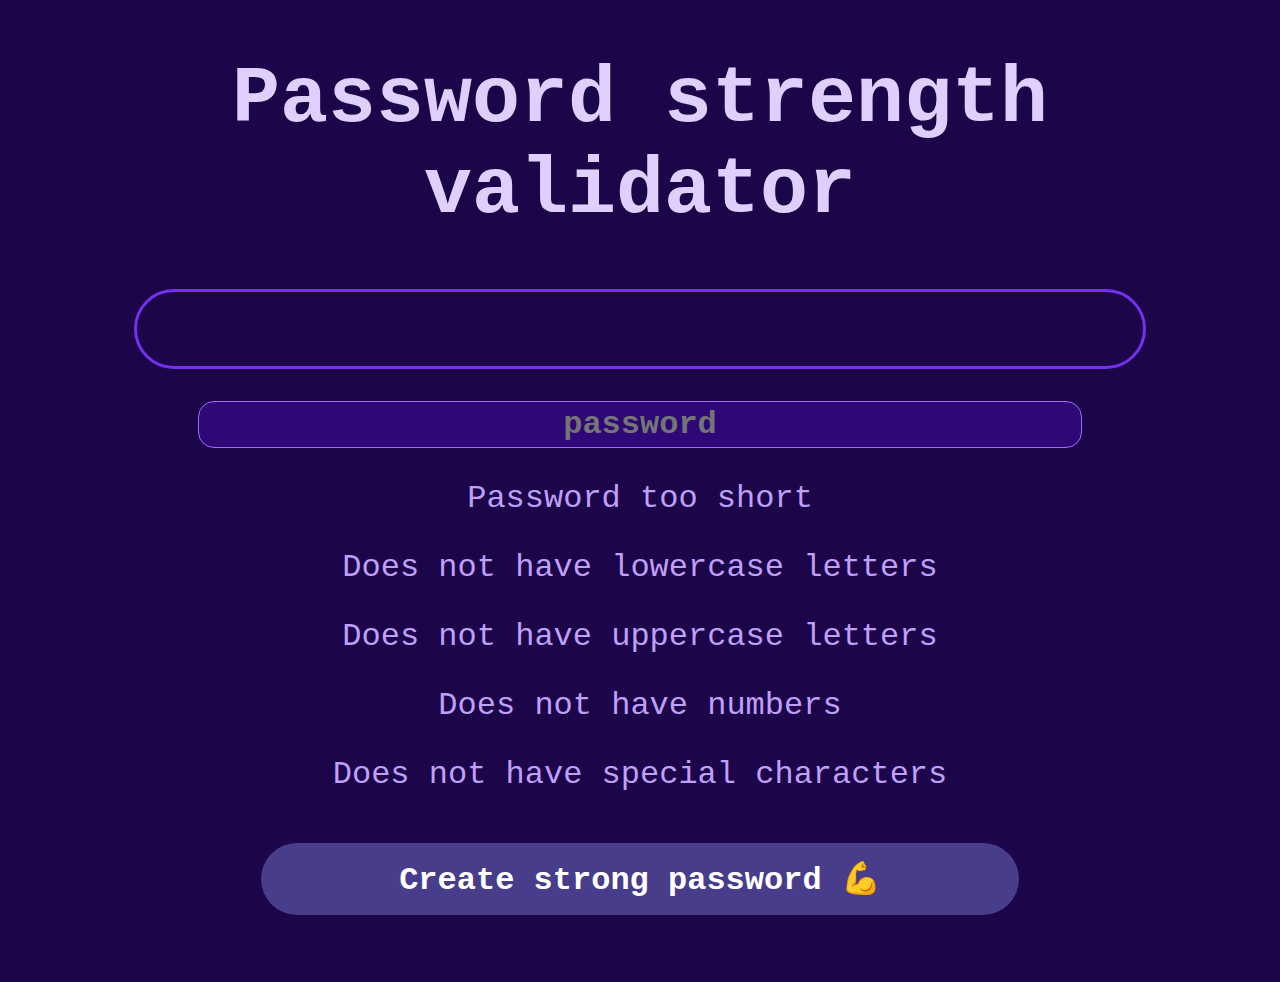
==== src/index.html @ 0df1ed7d "Fix typos" ====
<!DOCTYPE html>
<html lang="en">

<head>
    <meta charset="UTF-8">
    <meta http-equiv="X-UA-Compatible" content="IE=edge">
    <meta name="viewport" content="width=device-width, initial-scale=1.0">

    <link rel="stylesheet" href="./style.css">
    <script src="./script.js" defer></script>

    <title>Password strength validator</title>
</head>

<body>
    <h1>Password strength validator</h1>
    <div class="strength-meter" id="strength-meter"></div>
    <input class="password-input" id="password-input" placeholder="password" type="text" autofocus
        aria-label="password">
    <div id="reasons" class="reasons"></div>
    <br>
    <button class="button" onclick="generatePassword()">Create strong password 💪</button>
    <br>
    <label id="generated-password"></label>
</body>

</html>
---- src/style.css ----
* {
  font-family: 'Courier New', Courier, monospace
}

h1 {
  font-size: 5rem;
}

div, input {
  font-size: 2rem;
}

*::before, *::after, * {
  box-sizing: border-box;
}

body {
  background-color: hsl(261, 88%, 15%);
  color: hsl(261, 88%, 90%);
  text-align: center;
}

.strength-meter {
  position: relative;
  height: 5rem;
  width: 80%;
  border: 3px solid hsl(261, 88%, 57%);
  border-radius: 5rem;
  margin: 0 auto;
  overflow: hidden;
}

.strength-meter::before {
  content: '';
  position: absolute;
  left: 0;
  height: 100%;
  width: calc(1% * var(--strength, 0));
  background-color: hsl(261, 88%, 67%);
  transition: width 200ms;
}

.password-input {
  margin-top: 2rem;
  width: 70%;
  padding: .25rem .75rem;
  background-color: hsl(261, 88%, 25%);
  color: white;
  border: 1px solid hsl(261, 88%, 57%);
  outline: none;
  text-align: center;
  border-radius: 1rem;
  font-weight: bold;
}

.password-input:focus {
  border-color: hsl(261, 88%, 70%);
}

.reasons > * {
  margin-top: 2rem;
  color: hsl(261, 88%, 80%);
}

button {
    margin: 2rem;
    width: 60%;
    max-width: 800px;
    font-size: 2rem;
    background-color: darkslateblue;
    color: white;
    border: none;
    border-radius: 5rem;
    padding: 1rem;
    cursor: pointer;
    font-weight: bold;
}

label {
    color: chartreuse;
    margin: 2rem;
    font-size: 1.5rem;
    font-weight: bold;
}
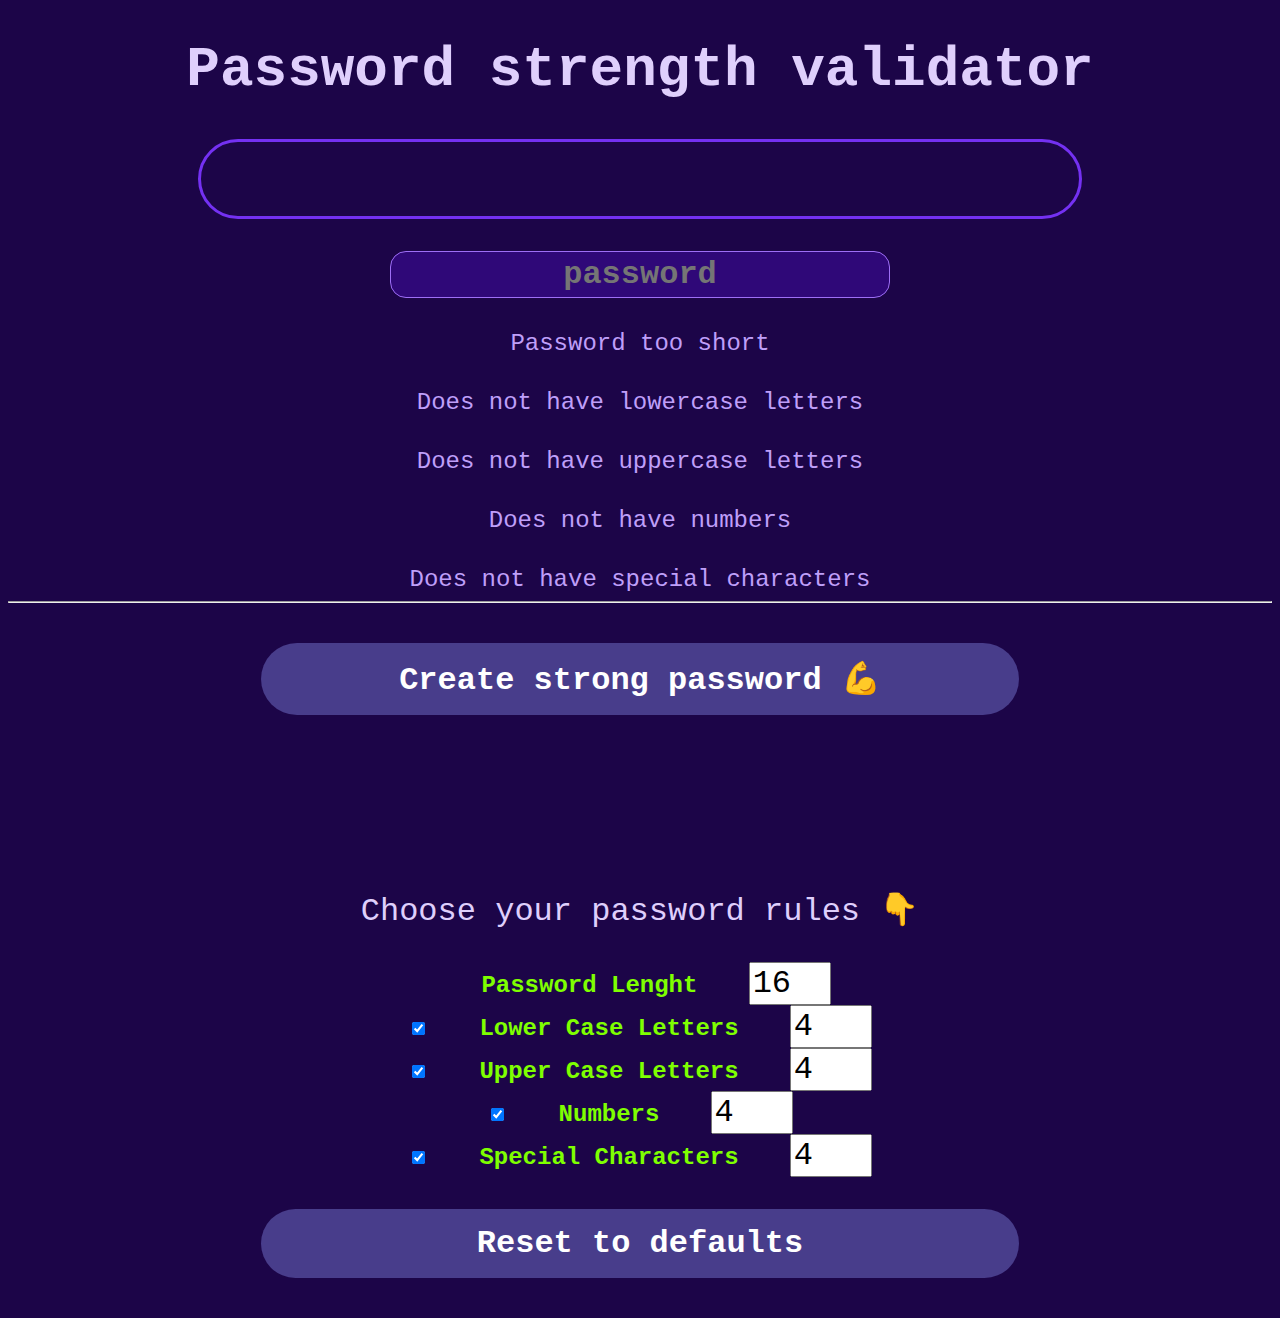
==== commit d5aee50a: "Rename Index.html to index.html" ====
--- a/src/index.html
+++ b/src/index.html
@@ -18,10 +18,56 @@
     <input class="password-input" id="password-input" placeholder="password" type="text" autofocus
         aria-label="password">
     <div id="reasons" class="reasons"></div>
-    <br>
-    <button class="button" onclick="generatePassword()">Create strong password 💪</button>
-    <br>
-    <label id="generated-password"></label>
+    <hr>
+    <div class="generate-password-container">
+        <div class="generate-password-button-container">
+            <button class="generate-password-button" onclick="generatePassword()">Create strong password 💪</button>
+            <br>
+            <label id="generated-password-label" class="generated-password-label"></label>
+            <br>
+            <label id="copy-message-label" class="copy-message-label"></label>
+        </div>
+        <br>
+        <div class="password-rules-container">
+            <p>Choose your password rules 👇</p>
+            <div>
+                <label for="password-lenght">Password Lenght</label>
+                <input type="number" class="number-selector" id="password-lenght" name="password-lenght" min="8"
+                    max="32" value="16">
+            </div>
+            <div class="checkboxes-container">
+                <div class="checkbox-container">
+                    <input type="checkbox" class="checkbox" id="lower-case-letters" name="lower-case-letters" checked
+                        onclick="handleCheck(this, 'lower-case-letters-quantity')">
+                    <label for="lower-case-letters">Lower Case Letters</label>
+                    <input type="number" class="number-selector" id="lower-case-letters-quantity"
+                        name="lower-case-letters-quantity" min="2" max="32" value="4">
+                </div>
+                <div class="checkbox-container">
+                    <input type="checkbox" class="checkbox" id="upper-case-letters" name="upper-case-letters" checked
+                        onclick="handleCheck(this, 'upper-case-letters-quantity')">
+                    <label for="upper-case-letters">Upper Case Letters</label>
+                    <input type="number" class="number-selector" id="upper-case-letters-quantity"
+                        name="upper-case-letters-quantity" min="2" max="32" value="4">
+                </div>
+                <div class="checkbox-container">
+                    <input type="checkbox" class="checkbox" id="numbers" name="numbers" checked
+                        onclick="handleCheck(this, 'numbers-quantity')">
+                    <label for="numbers">Numbers</label>
+                    <input type="number" class="number-selector" id="numbers-quantity" name="numbers-quantity" min="2"
+                        max="32" value="4">
+                </div>
+                <div class="checkbox-container">
+                    <input type="checkbox" class="checkbox" id="special-characters" name="special-characters" checked
+                        onclick="handleCheck(this, 'special-characters-quantity')">
+                    <label for="special-characters">Special Characters</label>
+                    <input type="number" class="number-selector" id="special-characters-quantity"
+                        name="special-characters-quantity" min="2" max="32" value="4">
+                </div>
+            </div>
+            <button class="reset-to-defaults-button" onclick="resetToDefaults()">Reset to defaults</button>
+        </div>
+    </div>
 </body>
 
-</html>+</html>
--- a/src/style.css
+++ b/src/style.css
@@ -3,7 +3,7 @@
 }
 
 h1 {
-  font-size: 5rem;
+  font-size: 3.5rem;
 }
 
 div, input {
@@ -23,7 +23,7 @@
 .strength-meter {
   position: relative;
   height: 5rem;
-  width: 80%;
+  width: 70%;
   border: 3px solid hsl(261, 88%, 57%);
   border-radius: 5rem;
   margin: 0 auto;
@@ -42,7 +42,8 @@
 
 .password-input {
   margin-top: 2rem;
-  width: 70%;
+  width: 50%;
+  max-width: 500px;
   padding: .25rem .75rem;
   background-color: hsl(261, 88%, 25%);
   color: white;
@@ -60,6 +61,7 @@
 .reasons > * {
   margin-top: 2rem;
   color: hsl(261, 88%, 80%);
+  font-size: 1.5rem;
 }
 
 button {
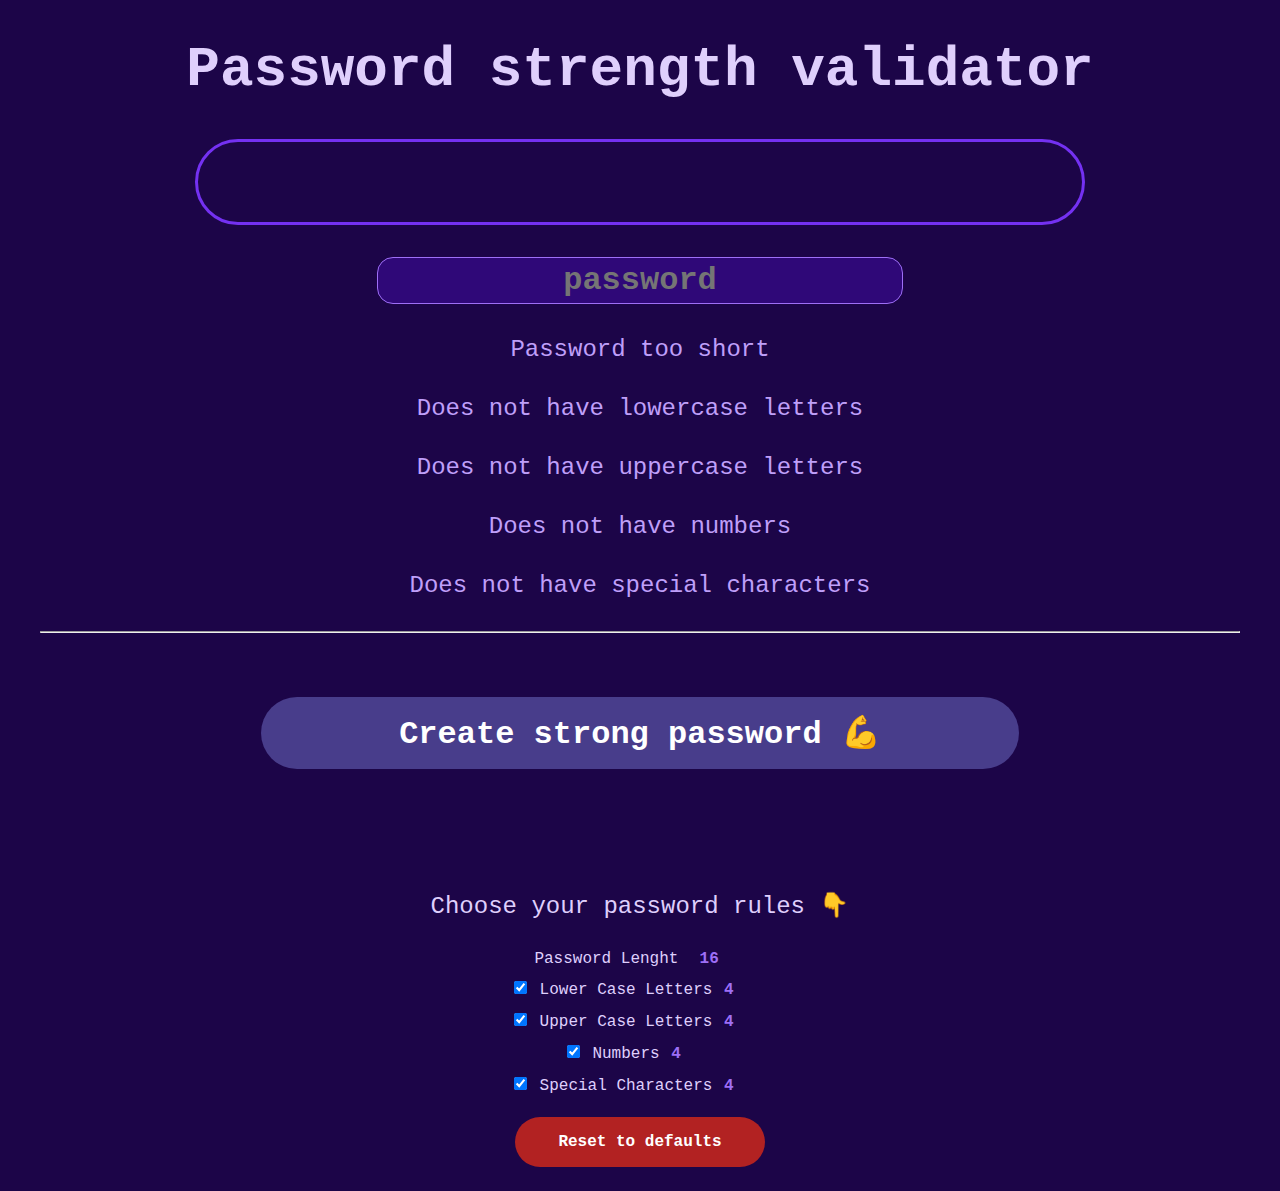
==== commit 29818e0f: "Update index.html" ====
--- a/src/index.html
+++ b/src/index.html
@@ -6,8 +6,8 @@
     <meta http-equiv="X-UA-Compatible" content="IE=edge">
     <meta name="viewport" content="width=device-width, initial-scale=1.0">
 
-    <link rel="stylesheet" href="./style.css">
-    <script src="./script.js" defer></script>
+    <link rel="stylesheet" href="./index.css">
+    <script src="./index.js" defer></script>
 
     <title>Password strength validator</title>
 </head>
--- a/src/index.css
+++ b/src/index.css
@@ -0,0 +1,148 @@
+* {
+  font-family: 'Courier New', Courier, monospace
+}
+
+h1 {
+  font-size: 3.5rem;
+}
+
+div, input {
+  font-size: 2rem;
+}
+
+body {
+  background-color: hsl(261, 88%, 15%);
+  color: hsl(261, 88%, 90%);
+  text-align: center;
+}
+
+hr {
+  margin: 2rem;
+}
+
+.strength-meter {
+  position: relative;
+  height: 5rem;
+  width: 70%;
+  border: 3px solid hsl(261, 88%, 57%);
+  border-radius: 5rem;
+  margin: 0 auto;
+  overflow: hidden;
+}
+
+.strength-meter::before {
+  content: '';
+  position: absolute;
+  left: 0;
+  height: 100%;
+  width: calc(1% * var(--strength, 0));
+  background-color: hsl(261, 88%, 67%);
+  transition: width 200ms;
+}
+
+.password-input {
+  margin-top: 2rem;
+  width: 50%;
+  max-width: 500px;
+  padding: .25rem .75rem;
+  background-color: hsl(261, 88%, 25%);
+  color: white;
+  border: 1px solid hsl(261, 88%, 57%);
+  outline: none;
+  text-align: center;
+  border-radius: 1rem;
+  font-weight: bold;
+}
+
+.password-input:focus {
+  border-color: hsl(261, 88%, 70%);
+}
+
+.reasons > * {
+  margin-top: 2rem;
+  color: hsl(261, 88%, 80%);
+  font-size: 1.5rem;
+}
+
+.generate-password-button {
+  margin: 2rem;
+  width: 60%;
+  min-width: 300px;
+  max-width: 800px;
+  font-size: 2rem;
+  background-color: darkslateblue;
+  color: white;
+  border: none;
+  border-radius: 5rem;
+  padding: 1rem;
+  cursor: pointer;
+  font-weight: bold;
+}
+
+.password-rules-container > * :not(p) {
+  font-size: 1rem;
+}
+
+p {
+  margin: 1rem;
+  font-size: 1.5rem;
+}
+
+.checkboxes-container {
+  display: flex;
+  flex-direction: column;
+  align-items: center;
+  align-self: stretch;
+  align-content: center;
+  justify-content: center;
+  text-align: center;
+}
+
+.checkbox-container {
+  margin: 5px;
+}
+
+.checkbox {
+  border: none;
+}
+
+.number-selector {
+  border: none;
+  background-color: transparent;
+  color: hsl(261, 88%, 70%);
+  font-weight: bold;
+}
+
+.reset-to-defaults-button {
+  margin: 1rem;
+  padding: 1rem;
+  width: 20%;
+  min-width: 150px;
+  max-width: 250px;
+  font-size: 1rem;
+  background-color: firebrick;
+  color: white;
+  border: none;
+  border-radius: 5rem;
+  cursor: pointer;
+  font-weight: bold;
+}
+
+.generated-password-label {
+  color: chartreuse;
+  font-size: 1.5rem;
+  font-weight: bold;
+  word-wrap: break-word;
+}
+
+.copy-message-label {
+  color: hsl(261, 88%, 80%);
+  animation: blinker 2s linear infinite;
+  font-size: 1rem;
+}
+
+@keyframes blinker {
+  50% {
+    opacity: 0;
+  }
+}
